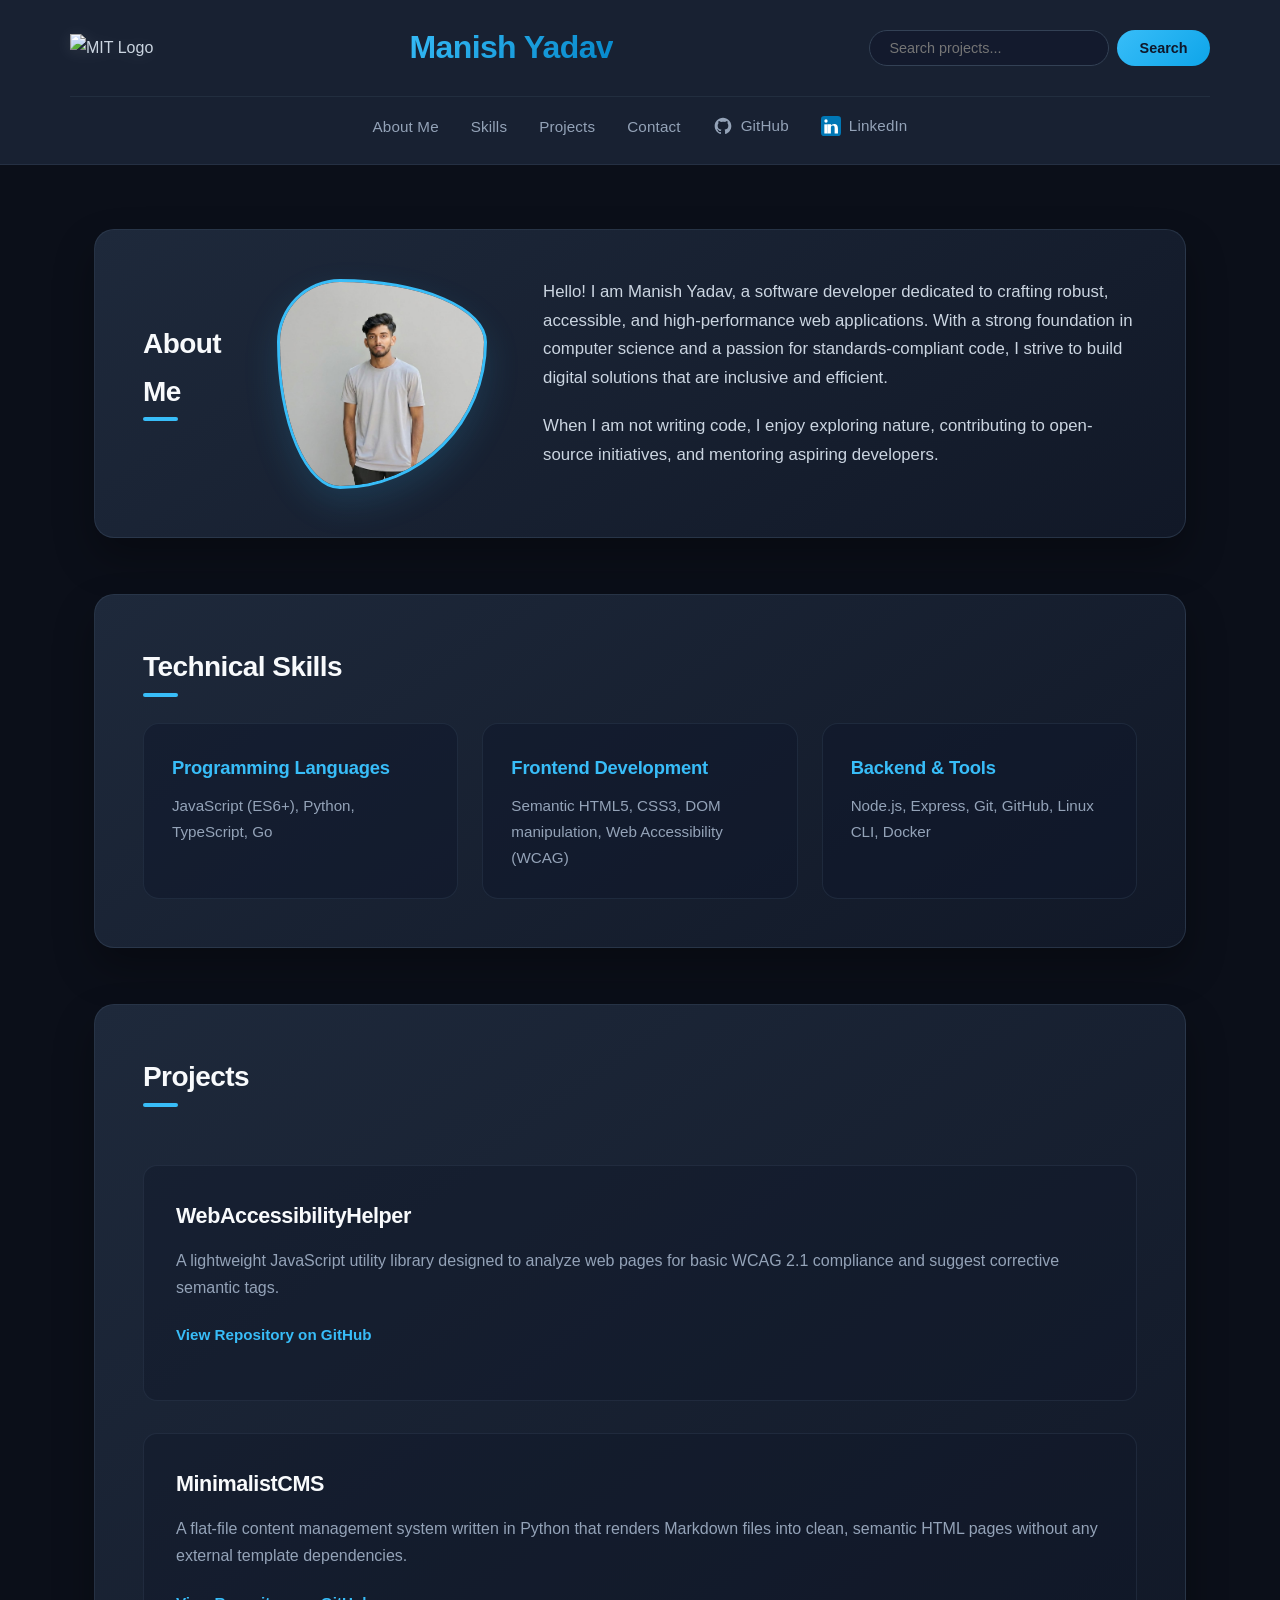
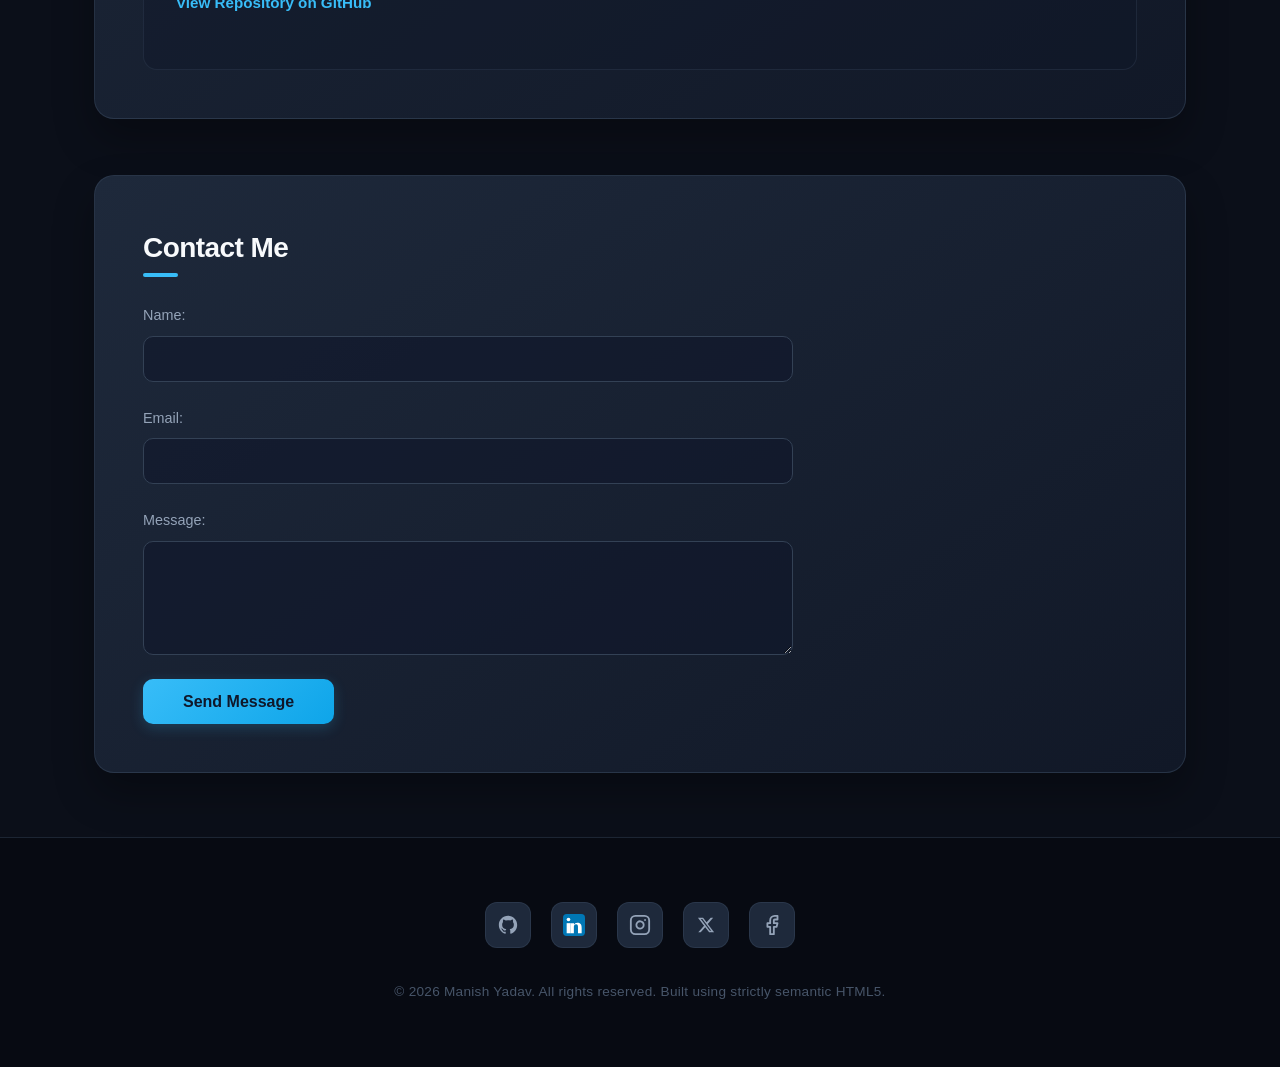
==== css/3index.html @ 1e0420b5 "Initial portfolio commit with CSS" ====
<!DOCTYPE html>
<html lang="en">
<head>
    <meta charset="UTF-8">
    <meta name="viewport" content="width=device-width, initial-scale=1.0">
    <title>Manish Yadav | Personal Portfolio</title>
    <link rel="stylesheet" href="style.css">
    <meta name="description" content="Personal portfolio of Manish Yadav, a passionate Software Engineer specializing in building clean, semantic, and accessible web experiences.">
</head>
<body>
    <header>
        <div class="header-top">
            <div class="logo">
                <!-- Displays the official MIT Logo -->
                <img src="https://upload.wikimedia.org/wikipedia/commons/0/0c/MIT_logo.svg" alt="MIT Logo" height="40">
            </div>
            <h1>Manish Yadav</h1>
            <div class="search-container">
                <form action="#" method="GET">
                    <input type="search" placeholder="Search projects..." name="search" aria-label="Search site">
                    <button type="submit">Search</button>
                </form>
            </div>
        </div>
        <nav>
            <ul>
                <li><a href="#about">About Me</a></li>
                <li><a href="#skills">Skills</a></li>
                <li><a href="#projects">Projects</a></li>
                <li><a href="#contact">Contact</a></li>
                <!-- GitHub Navbar Item -->
                <li>
                    <a href="https://github.com/manish7-10/myportfolio" target="_blank" rel="noopener noreferrer" style="display: inline-flex; align-items: center; gap: 8px;">
                        <svg width="20" height="20" viewBox="0 0 24 24" fill="currentColor">
                            <path fill-rule="evenodd" clip-rule="evenodd" d="M12 2C6.477 2 2 6.477 2 12c0 4.42 2.865 8.166 6.839 9.489.5.092.682-.217.682-.482 0-.237-.008-.866-.013-1.7-2.782.604-3.369-1.34-3.369-1.34-.454-1.156-1.11-1.464-1.11-1.464-.908-.62.069-.608.069-.608 1.003.07 1.531 1.03 1.531 1.03.892 1.529 2.341 1.087 2.91.831.092-.646.35-1.086.636-1.336-2.22-.253-4.555-1.11-4.555-4.943 0-1.091.39-1.984 1.029-2.683-.103-.253-.446-1.27.098-2.647 0 0 .84-.269 2.75 1.025A9.564 9.564 0 0112 6.844c.85.004 1.705.115 2.504.337 1.909-1.294 2.747-1.025 2.747-1.025.546 1.377.203 2.394.1 2.647.64.699 1.028 1.592 1.028 2.683 0 3.842-2.339 4.687-4.566 4.935.359.309.678.919.678 1.852 0 1.336-.012 2.415-.012 2.743 0 .267.18.579.688.481C19.137 20.162 22 16.418 22 12c0-5.523-4.477-10-10-10z"/>
                        </svg>
                        GitHub
                    </a>
                </li>
                <!-- LinkedIn Navbar Item -->
                <li>
                    <a href="https://www.linkedin.com/in/manish9898/" target="_blank" rel="noopener noreferrer" style="display: inline-flex; align-items: center; gap: 8px;">
                        <svg width="20" height="20" viewBox="0 0 24 24">
                            <rect x="0" y="0" width="24" height="24" rx="4" fill="#0077B5"/>
                            <circle cx="6" cy="6" r="2" fill="#FFFFFF"/>
                            <rect x="4" y="10" width="4" height="11" fill="#FFFFFF"/>
                            <path d="M12 10v1.5h.05c.6-.9 1.7-2 3.7-2 3.9 0 4.6 2.6 4.6 5.9V21h-4v-6.3c0-1.5-.05-3.4-2.1-3.4-2.1 0-2.4 1.6-2.4 3.3V21H8V10h4z" fill="#FFFFFF"/>
                        </svg>
                        LinkedIn
                    </a>
                </li>
            </ul>
        </nav>
    </header>

    <main>
        <section id="about">
            <h2>About Me</h2>
            <img src="images/profile.jpeg" alt="Professional portrait of Manish Yadav, a software developer, smiling in front of a neutral background" width="200" height="200">
            <div class="about-text">
                <p>
                    Hello! I am Manish Yadav, a software developer dedicated to crafting robust, accessible, and high-performance web applications. With a strong foundation in computer science and a passion for standards-compliant code, I strive to build digital solutions that are inclusive and efficient.
                </p>
                <p>
                    When I am not writing code, I enjoy exploring nature, contributing to open-source initiatives, and mentoring aspiring developers.
                </p>
            </div>
        </section>

        <section id="skills">
            <h2>Technical Skills</h2>
            <dl>
                <div>
                    <dt>Programming Languages</dt>
                    <dd>JavaScript (ES6+), Python, TypeScript, Go</dd>
                </div>
                <div>
                    <dt>Frontend Development</dt>
                    <dd>Semantic HTML5, CSS3, DOM manipulation, Web Accessibility (WCAG)</dd>
                </div>
                <div>
                    <dt>Backend &amp; Tools</dt>
                    <dd>Node.js, Express, Git, GitHub, Linux CLI, Docker</dd>
                </div>
            </dl>
        </section>

        <section id="projects">
            <h2>Projects</h2>
            <article>
                <h3>WebAccessibilityHelper</h3>
                <p>
                    A lightweight JavaScript utility library designed to analyze web pages for basic WCAG 2.1 compliance and suggest corrective semantic tags.
                </p>
                <p>
                    <a href="https://github.com/manish7-10/myportfolio" target="_blank" rel="noopener noreferrer" class="project-link">View Repository on GitHub</a>
                </p>
            </article>
            <article>
                <h3>MinimalistCMS</h3>
                <p>
                    A flat-file content management system written in Python that renders Markdown files into clean, semantic HTML pages without any external template dependencies.
                </p>
                <p>
                    <a href="https://github.com/manish7-10/myportfolio" target="_blank" rel="noopener noreferrer" class="project-link">View Repository on GitHub</a>
                </p>
            </article>
        </section>

        <section id="contact">
            <h2>Contact Me</h2>
            <form action="https://httpbin.org/post" method="POST">
                <div>
                    <label for="contact-name">Name:</label>
                    <input type="text" id="contact-name" name="name" required>
                </div>
                <div>
                    <label for="contact-email">Email:</label>
                    <input type="email" id="contact-email" name="email" required>
                </div>
                <div>
                    <label for="contact-message">Message:</label>
                    <textarea id="contact-message" name="message" rows="5" cols="40" required></textarea>
                </div>
                <div>
                    <button type="submit">Send Message</button>
                </div>
            </form>
        </section>
    </main>

    <footer>
        <div class="footer-socials">
            <!-- GitHub Footer Icon Block -->
            <a href="https://github.com/manish7-10/myportfolio" target="_blank" rel="noopener noreferrer" class="social-icon" aria-label="GitHub">
                <svg width="22" height="22" viewBox="0 0 24 24" fill="currentColor">
                    <path fill-rule="evenodd" clip-rule="evenodd" d="M12 2C6.477 2 2 6.477 2 12c0 4.42 2.865 8.166 6.839 9.489.5.092.682-.217.682-.482 0-.237-.008-.866-.013-1.7-2.782.604-3.369-1.34-3.369-1.34-.454-1.156-1.11-1.464-1.11-1.464-.908-.62.069-.608.069-.608 1.003.07 1.531 1.03 1.531 1.03.892 1.529 2.341 1.087 2.91.831.092-.646.35-1.086.636-1.336-2.22-.253-4.555-1.11-4.555-4.943 0-1.091.39-1.984 1.029-2.683-.103-.253-.446-1.27.098-2.647 0 0 .84-.269 2.75 1.025A9.564 9.564 0 0112 6.844c.85.004 1.705.115 2.504.337 1.909-1.294 2.747-1.025 2.747-1.025.546 1.377.203 2.394.1 2.647.64.699 1.028 1.592 1.028 2.683 0 3.842-2.339 4.687-4.566 4.935.359.309.678.919.678 1.852 0 1.336-.012 2.415-.012 2.743 0 .267.18.579.688.481C19.137 20.162 22 16.418 22 12c0-5.523-4.477-10-10-10z"/>
                </svg>
            </a>
            <!-- LinkedIn Footer Icon Block -->
            <a href="https://www.linkedin.com/in/manish9898/" target="_blank" rel="noopener noreferrer" class="social-icon" aria-label="LinkedIn">
                <svg width="22" height="22" viewBox="0 0 24 24">
                    <rect x="0" y="0" width="24" height="24" rx="4" fill="#0077B5"/>
                    <circle cx="6" cy="6" r="2" fill="#FFFFFF"/>
                    <rect x="4" y="10" width="4" height="11" fill="#FFFFFF"/>
                    <path d="M12 10v1.5h.05c.6-.9 1.7-2 3.7-2 3.9 0 4.6 2.6 4.6 5.9V21h-4v-6.3c0-1.5-.05-3.4-2.1-3.4-2.1 0-2.4 1.6-2.4 3.3V21H8V10h4z" fill="#FFFFFF"/>
                </svg>
            </a>
            <!-- Instagram -->
            <a href="https://instagram.com/" target="_blank" rel="noopener noreferrer" class="social-icon" aria-label="Instagram">
                <svg width="22" height="22" viewBox="0 0 24 24" fill="none" stroke="currentColor" stroke-width="2" stroke-linecap="round" stroke-linejoin="round"><rect x="2" y="2" width="20" height="20" rx="5" ry="5"></rect><path d="M16 11.37A4 4 0 1 1 12.63 8 4 4 0 0 1 16 11.37z"></path><line x1="17.5" y1="6.5" x2="17.51" y2="6.5"></line></svg>
            </a>
            <!-- X/Twitter -->
            <a href="https://x.com/" target="_blank" rel="noopener noreferrer" class="social-icon" aria-label="X (Twitter)">
                <svg width="18" height="18" viewBox="0 0 24 24" fill="currentColor"><path d="M18.244 2.25h3.308l-7.227 8.26 8.502 11.24H16.17l-5.214-6.817L4.99 21.75H1.68l7.73-8.835L1.254 2.25H8.08l4.713 6.231zm-1.161 17.52h1.833L7.084 4.126H5.117z"/></svg>
            </a>
            <!-- Facebook -->
            <a href="https://facebook.com/" target="_blank" rel="noopener noreferrer" class="social-icon" aria-label="Facebook">
                <svg width="22" height="22" viewBox="0 0 24 24" fill="none" stroke="currentColor" stroke-width="2" stroke-linecap="round" stroke-linejoin="round"><path d="M18 2h-3a5 5 0 0 0-5 5v3H7v4h3v8h4v-8h3l1-4h-4V7a1 1 0 0 1 1-1h3z"></path></svg>
            </a>
        </div>

        <p>&copy; 2026 Manish Yadav. All rights reserved. Built using strictly semantic HTML5.</p>
    </footer>
</body>
</html>
---- css/style.css ----
/* --- Global & Base Styles --- */
* {
    box-sizing: border-box;
    margin: 0;
    padding: 0;
    transition: all 0.25s cubic-bezier(0.4, 0, 0.2, 1);
}

body {
    background-color: #0b0f19; /* Deeper midnight background for richer contrast */
    font-family: "Segoe UI", -apple-system, BlinkMacSystemFont, Roboto, sans-serif;
    color: #cbd5e1;
    line-height: 1.7;
    overflow-x: hidden;
}

main {
    max-width: 1140px;
    margin: 4rem auto;
    padding: 0 1.5rem;
}

/* --- Typography & Branding --- */
h1, h2, h3 {
    font-family: "Segoe UI", -apple-system, sans-serif;
    font-weight: 700;
    color: #f8fafc;
    letter-spacing: -0.02em;
}

h1 {
    font-size: 2rem;
    background: linear-gradient(135deg, #38bdf8 0%, #0284c7 100%);
    -webkit-background-clip: text;
    -webkit-text-fill-color: transparent;
    padding-bottom: 0.1rem;
}

h2 {
    font-size: 1.75rem;
    margin-bottom: 2rem;
    display: inline-block;
    position: relative;
}

/* Graphic Design Element: Clean accent dot under headers */
h2::after {
    content: '';
    position: absolute;
    left: 0;
    bottom: -6px;
    width: 35px;
    height: 4px;
    background: #38bdf8;
    border-radius: 2px;
}

/* --- Header & Navigation --- */
header {
    background-color: rgba(30, 41, 59, 0.75);
    backdrop-filter: blur(12px);
    -webkit-backdrop-filter: blur(12px);
    border-bottom: 1px solid rgba(51, 65, 85, 0.5);
    padding: 1.25rem 2rem;
    position: sticky;
    top: 0;
    z-index: 100;
}

.header-top {
    display: flex;
    justify-content: space-between;
    align-items: center;
    width: 100%;
    max-width: 1140px;
    margin: 0 auto;
}

.logo img {
    height: 36px;
    width: auto;
    filter: drop-shadow(0 2px 8px rgba(255, 255, 255, 0.1));
}

header form {
    display: flex;
    gap: 0.5rem;
}

header input {
    width: 240px;
    padding: 0.55rem 1.2rem;
    border-radius: 20px;
    border: 1px solid #334155;
    background: rgba(15, 23, 42, 0.6);
    color: #fff;
    font-size: 0.9rem;
}

header input:focus {
    outline: none;
    border-color: #38bdf8;
    box-shadow: 0 0 0 3px rgba(56, 189, 248, 0.15);
}

header button {
    padding: 0.55rem 1.4rem;
    border-radius: 20px;
    border: none;
    background: linear-gradient(135deg, #38bdf8 0%, #0ea5e9 100%);
    color: #0f172a;
    font-weight: 600;
    font-size: 0.9rem;
    cursor: pointer;
}

header button:hover {
    box-shadow: 0 4px 12px rgba(56, 189, 248, 0.3);
    transform: translateY(-1px);
}

nav {
    margin-top: 1.25rem;
    border-top: 1px solid rgba(51, 65, 85, 0.4);
    padding-top: 1rem;
    max-width: 1140px;
    margin-left: auto;
    margin-right: auto;
}

nav ul {
    list-style: none;
    display: flex;
    gap: 32px;
    justify-content: center;
}

nav a {
    color: #94a3b8;
    text-decoration: none;
    font-size: 0.95rem;
    font-weight: 500;
    letter-spacing: 0.01em;
}

nav a:hover {
    color: #38bdf8;
}

/* --- Section Containers (Premium Cards) --- */
section {
    background: linear-gradient(145deg, #1e293b 0%, #111827 100%);
    padding: 3rem;
    border-radius: 20px;
    margin-bottom: 3.5rem;
    border: 1px solid rgba(51, 65, 85, 0.6);
    box-shadow: 0 20px 40px rgba(0, 0, 0, 0.3);
    position: relative;
    overflow: hidden;
}

/* Subtle graphic ambient glow element inside cards */
section::before {
    content: '';
    position: absolute;
    top: 0;
    left: 0;
    width: 100%;
    height: 4px;
    background: linear-gradient(90deg, #38bdf8, transparent);
    opacity: 0;
    transition: opacity 0.3s ease;
}

section:hover::before {
    opacity: 1;
}

/* About Section Layout */
#about {
    display: flex;
    justify-content: space-between;
    align-items: center;
    gap: 3.5rem;
}

.about-text p {
    margin-bottom: 1.25rem;
    font-size: 1.05rem;
    color: #cbd5e1;
}

#about img {
    width: 210px;
    height: 210px;
    object-fit: cover;
    border-radius: 30% 70% 70% 30% / 30% 30% 70% 70%; /* Organic graphic shape shifting */
    border: 3px solid #38bdf8;
    box-shadow: 0 15px 35px rgba(56, 189, 248, 0.15);
    animation: morphProfile 8s ease-in-out infinite alternate;
}

@keyframes morphProfile {
    0% { border-radius: 30% 70% 70% 30% / 30% 30% 70% 70%; }
    100% { border-radius: 50% 50% 30% 70% / 50% 60% 40% 50%; }
}

/* Technical Skills Layout */
dl {
    display: grid;
    grid-template-columns: repeat(auto-fit, minmax(300px, 1fr));
    gap: 1.5rem;
}

dl > div {
    background: rgba(15, 23, 42, 0.5);
    padding: 1.75rem;
    border-radius: 16px;
    border: 1px solid rgba(51, 65, 85, 0.4);
}

dl > div:hover {
    transform: translateY(-4px);
    border-color: rgba(56, 189, 248, 0.5);
    box-shadow: 0 12px 24px rgba(0, 0, 0, 0.2);
}

dt {
    color: #38bdf8;
    font-weight: 600;
    font-size: 1.15rem;
    margin-bottom: 0.6rem;
    letter-spacing: -0.01em;
}

dd {
    color: #94a3b8;
    font-size: 0.95rem;
}

/* --- Projects Section Layout --- */
#projects {
    display: flex;
    flex-direction: column;
    gap: 2rem;
}

#projects article {
    background: rgba(15, 23, 42, 0.4);
    padding: 2rem;
    border-radius: 14px;
    border: 1px solid rgba(51, 65, 85, 0.4);
}

#projects article h3 {
    font-size: 1.35rem;
    margin-bottom: 0.75rem;
    color: #f8fafc;
}

#projects article p {
    color: #94a3b8;
    margin-bottom: 1.25rem;
}

.project-link {
    color: #38bdf8;
    text-decoration: none;
    font-size: 0.95rem;
    font-weight: 600;
    display: inline-flex;
    align-items: center;
}

.project-link:hover {
    color: #0ea5e9;
    text-decoration: underline;
}

/* --- Forms (Contact Layout) --- */
#contact form {
    display: flex;
    flex-direction: column;
    gap: 1.5rem;
    max-width: 650px;
}

#contact form div {
    display: flex;
    flex-direction: column;
    gap: 0.5rem;
}

#contact label {
    font-weight: 500;
    color: #94a3b8;
    font-size: 0.9rem;
}

#contact input, 
#contact textarea {
    padding: 0.85rem 1.2rem;
    border-radius: 10px;
    border: 1px solid #334155;
    background: rgba(15, 23, 42, 0.6);
    color: #fff;
    font-family: inherit;
    font-size: 0.95rem;
}

#contact input:focus, 
#contact textarea:focus {
    outline: none;
    border-color: #38bdf8;
    box-shadow: 0 0 0 3px rgba(56, 189, 248, 0.1);
}

#contact button {
    align-self: flex-start;
    padding: 0.85rem 2.5rem;
    border-radius: 10px;
    border: none;
    background: linear-gradient(135deg, #38bdf8 0%, #0ea5e9 100%);
    color: #0f172a;
    font-weight: 600;
    font-size: 1rem;
    cursor: pointer;
    box-shadow: 0 4px 14px rgba(56, 189, 248, 0.2);
}

#contact button:hover {
    background: linear-gradient(135deg, #0ea5e9 0%, #0284c7 100%);
    box-shadow: 0 6px 20px rgba(56, 189, 248, 0.35);
    transform: translateY(-2px);
}

/* --- Footer & Enhanced Social Branding --- */
footer {
    background: #070a12;
    border-top: 1px solid rgba(51, 65, 85, 0.5);
    padding: 4rem 1.5rem;
    text-align: center;
}

.footer-socials {
    display: flex;
    justify-content: center;
    gap: 20px;
    margin-bottom: 2rem;
}

.social-icon {
    color: #94a3b8;
    text-decoration: none;
    display: inline-flex;
    align-items: center;
    justify-content: center;
    width: 46px;
    height: 46px;
    border-radius: 12px; /* Smooth rounded squircle layout modern graphics look */
    background: #1e293b;
    border: 1px solid rgba(51, 65, 85, 0.6);
}

.social-icon:hover {
    color: #f8fafc;
    border-color: #38bdf8;
    transform: translateY(-4px);
    box-shadow: 0 8px 20px rgba(56, 189, 248, 0.25);
}

/* Custom specific brand accents on icon hovering */
.social-icon[aria-label="LinkedIn"]:hover { background: #0077B5; border-color: #0077B5; }
.social-icon[aria-label="GitHub"]:hover { background: #24292e; border-color: #24292e; }
.social-icon[aria-label="Instagram"]:hover { background: linear-gradient(45deg, #f09433 0%, #e6683c 25%, #dc2743 50%, #cc2366 75%, #bc1888 100%); border-color: transparent; }

footer p {
    color: #475569;
    font-size: 0.85rem;
    letter-spacing: 0.02em;
}

/* Responsive adjustment for Mobile screens */
@media (max-width: 768px) {
    main {
        margin: 2rem auto;
    }
    section {
        padding: 2rem 1.5rem;
    }
    #about {
        flex-direction: column-reverse;
        text-align: center;
        gap: 2rem;
    }
    .header-top {
        flex-direction: column;
        gap: 1.25rem;
    }
    header input {
        width: 100%;
    }
    nav ul {
        flex-wrap: wrap;
        gap: 16px 24px;
    }
}
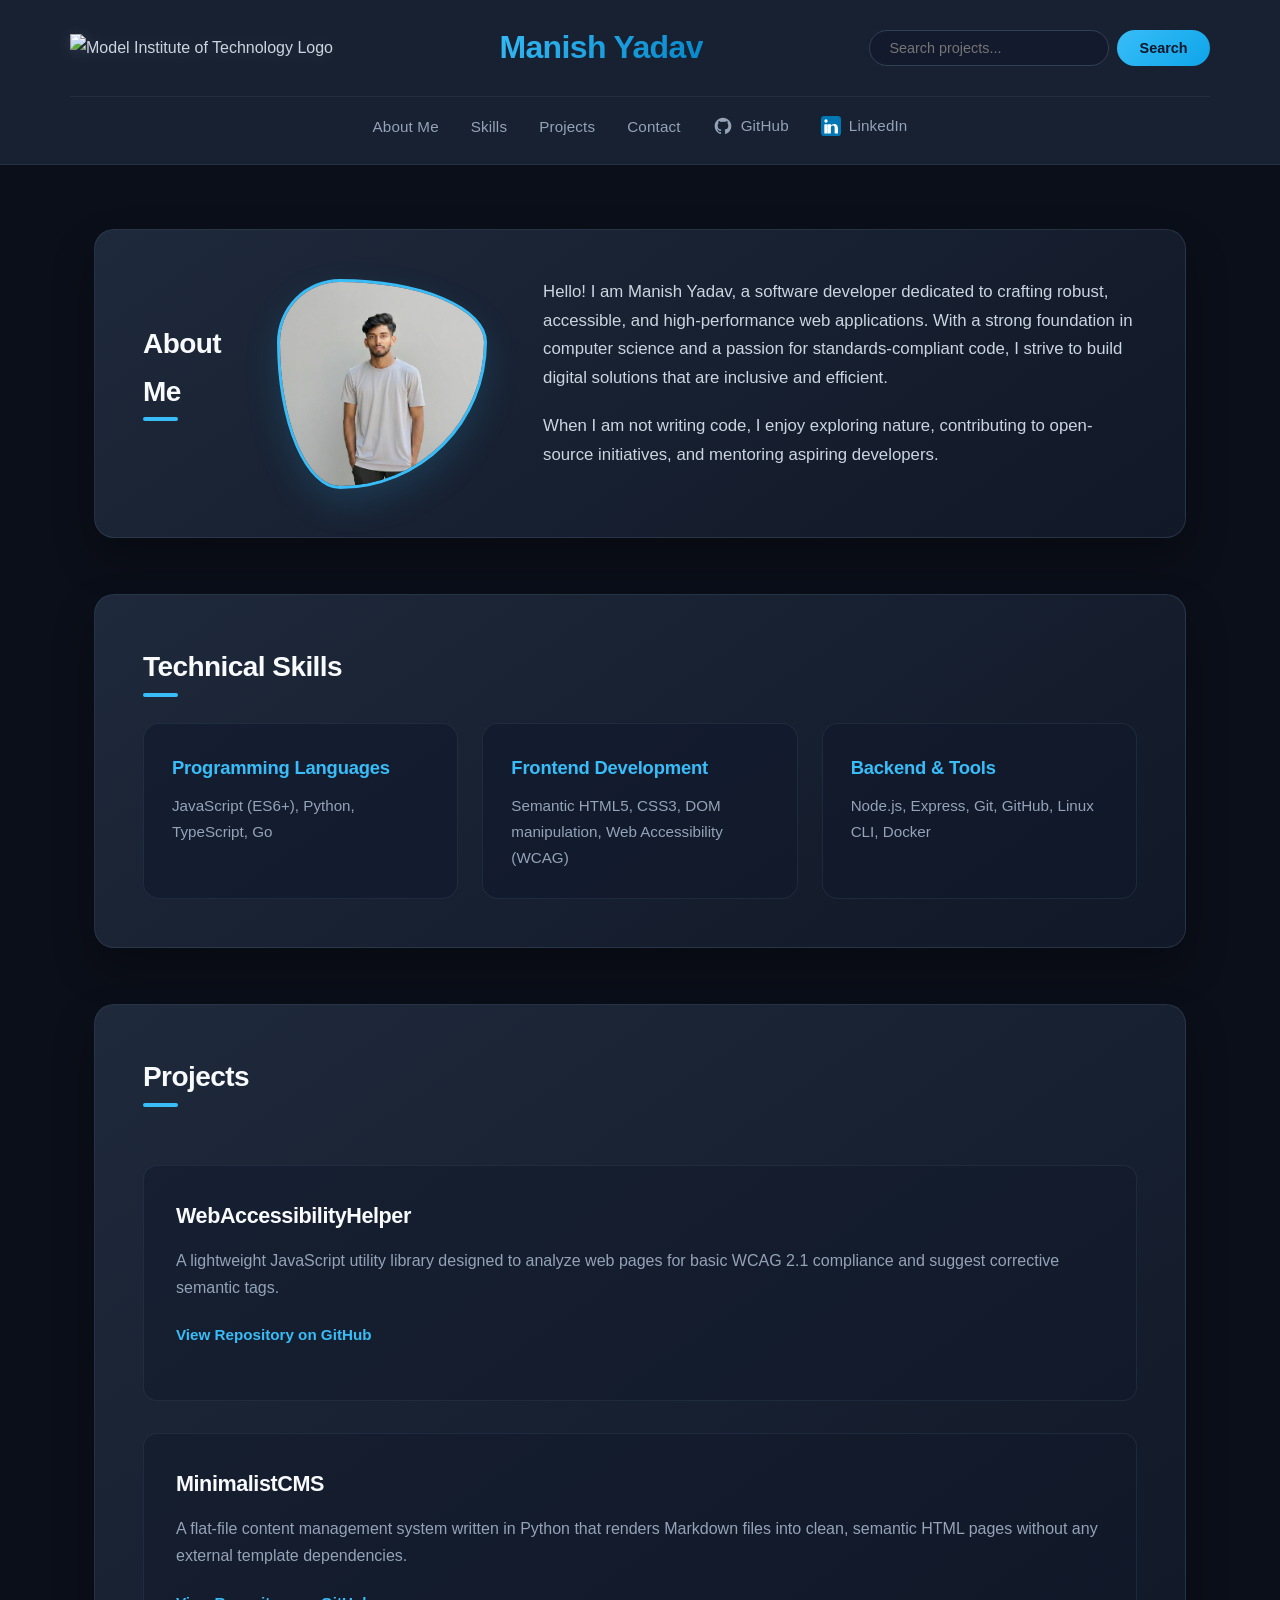
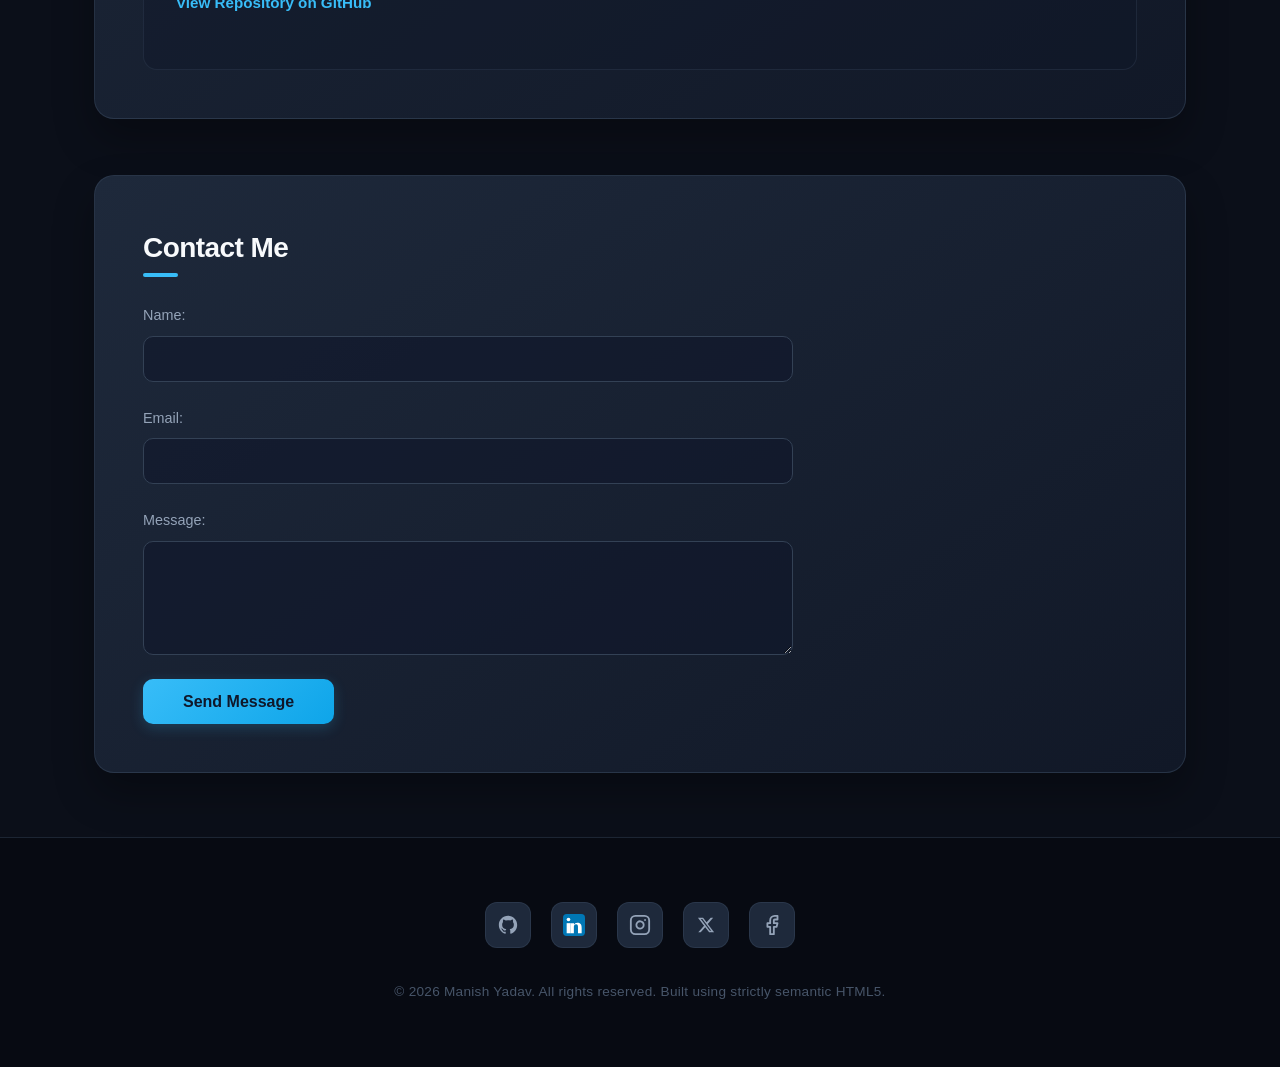
==== commit 422e0793: "Fix broken submodule tracking issue" ====
--- a/css/3index.html
+++ b/css/3index.html
@@ -11,8 +11,8 @@
     <header>
         <div class="header-top">
             <div class="logo">
-                <!-- Displays the official MIT Logo -->
-                <img src="https://upload.wikimedia.org/wikipedia/commons/0/0c/MIT_logo.svg" alt="MIT Logo" height="40">
+                <!-- Displays the official Model Institute of Technology Logo -->
+                <img src="images/OIP (1).jpg" alt="Model Institute of Technology Logo" height="50">
             </div>
             <h1>Manish Yadav</h1>
             <div class="search-container">
@@ -146,17 +146,25 @@
                     <path d="M12 10v1.5h.05c.6-.9 1.7-2 3.7-2 3.9 0 4.6 2.6 4.6 5.9V21h-4v-6.3c0-1.5-.05-3.4-2.1-3.4-2.1 0-2.4 1.6-2.4 3.3V21H8V10h4z" fill="#FFFFFF"/>
                 </svg>
             </a>
-            <!-- Instagram -->
-            <a href="https://instagram.com/" target="_blank" rel="noopener noreferrer" class="social-icon" aria-label="Instagram">
-                <svg width="22" height="22" viewBox="0 0 24 24" fill="none" stroke="currentColor" stroke-width="2" stroke-linecap="round" stroke-linejoin="round"><rect x="2" y="2" width="20" height="20" rx="5" ry="5"></rect><path d="M16 11.37A4 4 0 1 1 12.63 8 4 4 0 0 1 16 11.37z"></path><line x1="17.5" y1="6.5" x2="17.51" y2="6.5"></line></svg>
+            <!-- Instagram Footer Icon Block -->
+            <a href="https://www.instagram.com/mr.mahi972?igsh=YXN3ZGR5MHlkZHk4" target="_blank" rel="noopener noreferrer" class="social-icon" aria-label="Instagram">
+                <svg width="22" height="22" viewBox="0 0 24 24" fill="none" stroke="currentColor" stroke-width="2" stroke-linecap="round" stroke-linejoin="round">
+                    <rect x="2" y="2" width="20" height="20" rx="5" ry="5"></rect>
+                    <path d="M16 11.37A4 4 0 1 1 12.63 8 4 4 0 0 1 16 11.37z"></path>
+                    <line x1="17.5" y1="6.5" x2="17.51" y2="6.5"></line>
+                </svg>
             </a>
-            <!-- X/Twitter -->
+            <!-- X/Twitter Footer Icon Block -->
             <a href="https://x.com/" target="_blank" rel="noopener noreferrer" class="social-icon" aria-label="X (Twitter)">
-                <svg width="18" height="18" viewBox="0 0 24 24" fill="currentColor"><path d="M18.244 2.25h3.308l-7.227 8.26 8.502 11.24H16.17l-5.214-6.817L4.99 21.75H1.68l7.73-8.835L1.254 2.25H8.08l4.713 6.231zm-1.161 17.52h1.833L7.084 4.126H5.117z"/></svg>
+                <svg width="18" height="18" viewBox="0 0 24 24" fill="currentColor">
+                    <path d="M18.244 2.25h3.308l-7.227 8.26 8.502 11.24H16.17l-5.214-6.817L4.99 21.75H1.68l7.73-8.835L1.254 2.25H8.08l4.713 6.231zm-1.161 17.52h1.833L7.084 4.126H5.117z"/>
+                </svg>
             </a>
-            <!-- Facebook -->
-            <a href="https://facebook.com/" target="_blank" rel="noopener noreferrer" class="social-icon" aria-label="Facebook">
-                <svg width="22" height="22" viewBox="0 0 24 24" fill="none" stroke="currentColor" stroke-width="2" stroke-linecap="round" stroke-linejoin="round"><path d="M18 2h-3a5 5 0 0 0-5 5v3H7v4h3v8h4v-8h3l1-4h-4V7a1 1 0 0 1 1-1h3z"></path></svg>
+            <!-- Facebook Footer Icon Block -->
+            <a href="https://www.facebook.com/share/1DXJdcs4Zk/?mibextid=wwXIfr" target="_blank" rel="noopener noreferrer" class="social-icon" aria-label="Facebook">
+                <svg width="22" height="22" viewBox="0 0 24 24" fill="none" stroke="currentColor" stroke-width="2" stroke-linecap="round" stroke-linejoin="round">
+                    <path d="M18 2h-3a5 5 0 0 0-5 5v3H7v4h3v8h4v-8h3l1-4h-4V7a1 1 0 0 1 1-1h3z"></path>
+                </svg>
             </a>
         </div>
 
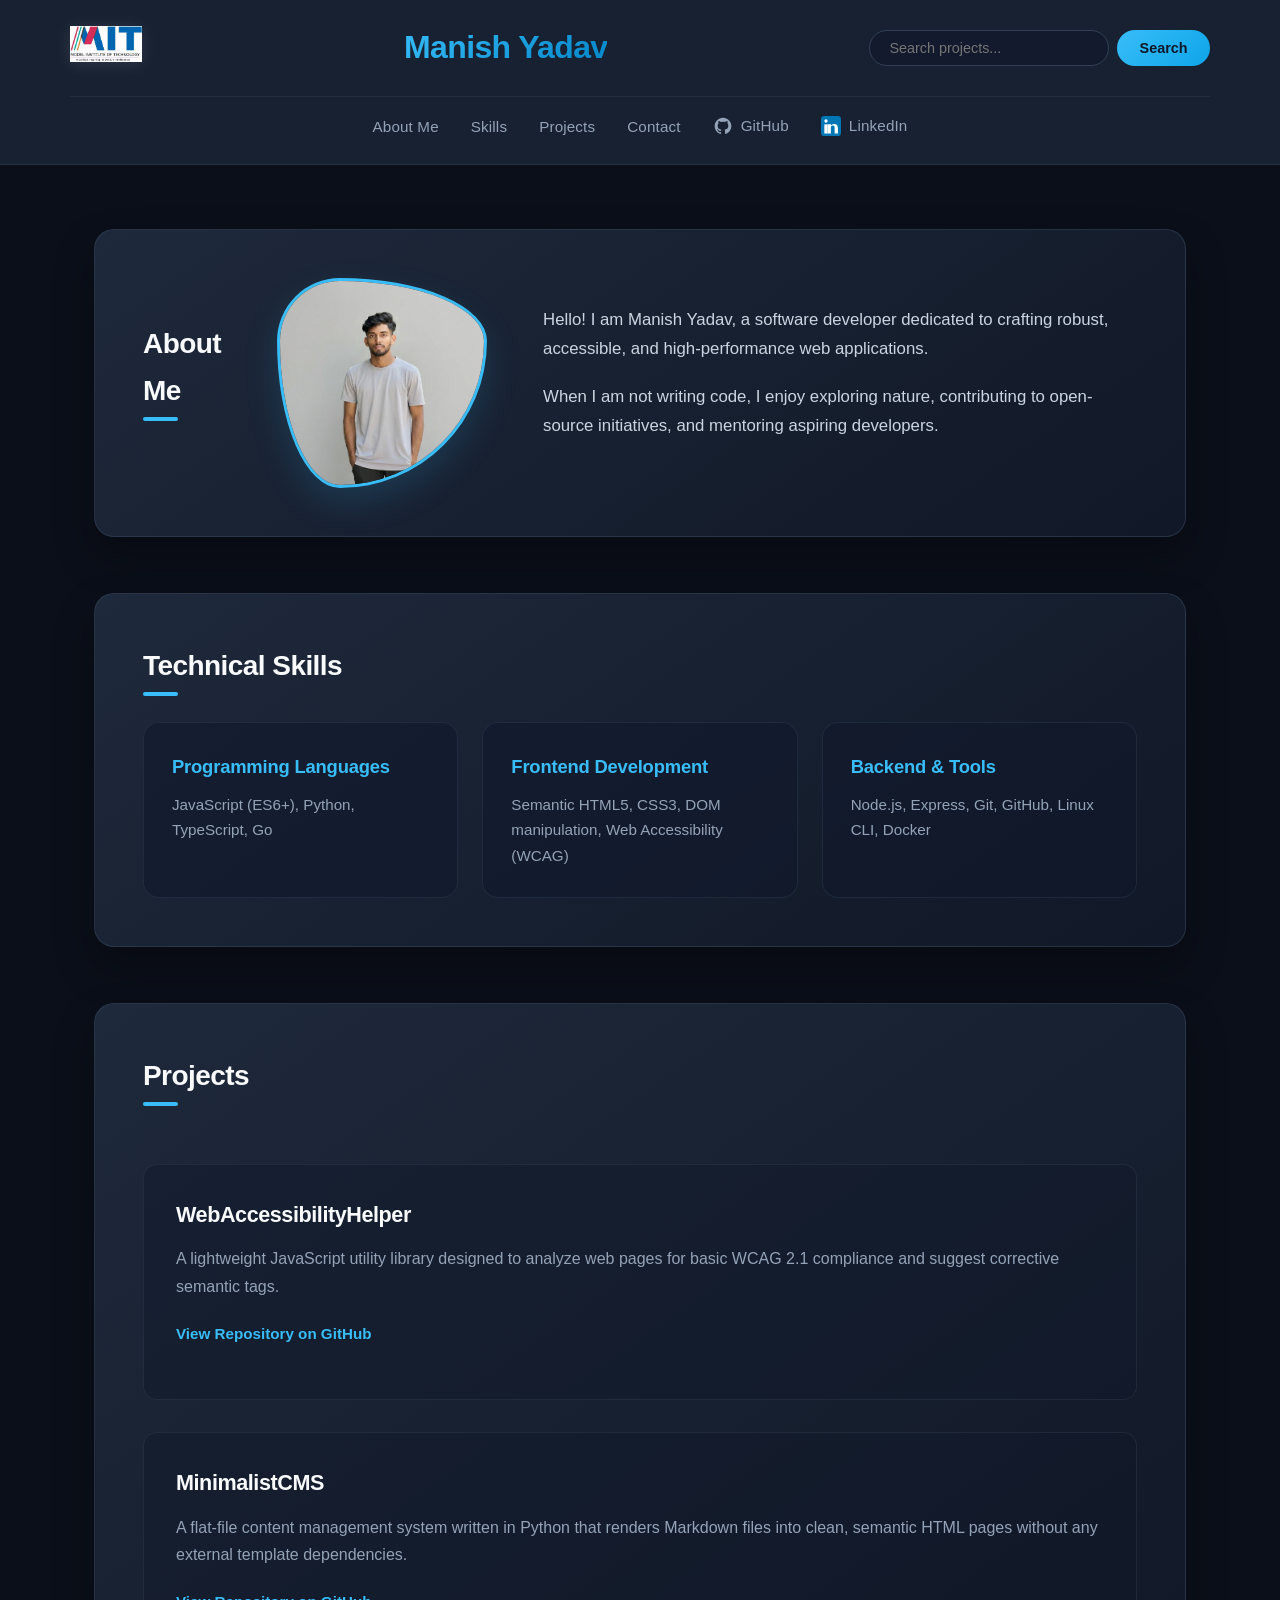
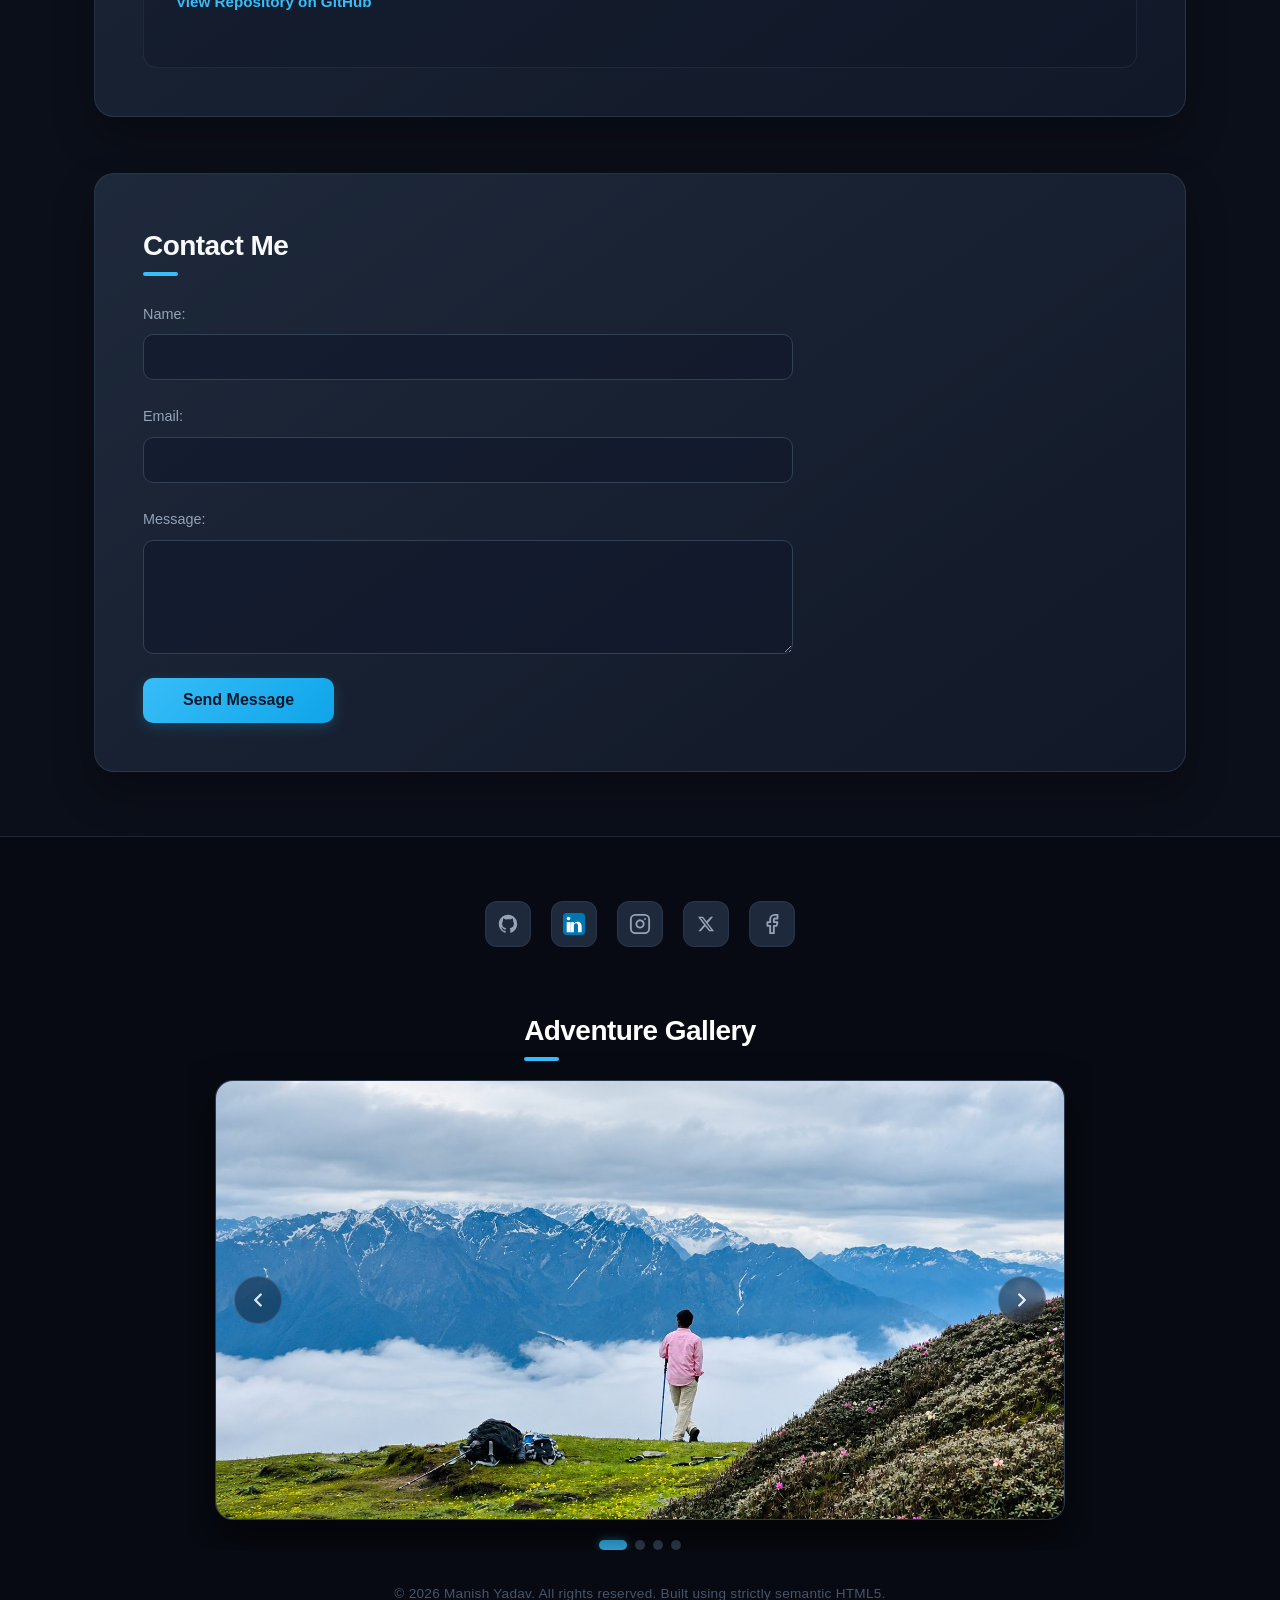
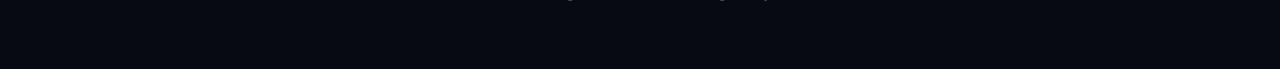
==== commit c3553219: "initial commit" ====
--- a/css/3index.html
+++ b/css/3index.html
@@ -11,7 +11,6 @@
     <header>
         <div class="header-top">
             <div class="logo">
-                <!-- Displays the official Model Institute of Technology Logo -->
                 <img src="images/OIP (1).jpg" alt="Model Institute of Technology Logo" height="50">
             </div>
             <h1>Manish Yadav</h1>
@@ -28,7 +27,6 @@
                 <li><a href="#skills">Skills</a></li>
                 <li><a href="#projects">Projects</a></li>
                 <li><a href="#contact">Contact</a></li>
-                <!-- GitHub Navbar Item -->
                 <li>
                     <a href="https://github.com/manish7-10/myportfolio" target="_blank" rel="noopener noreferrer" style="display: inline-flex; align-items: center; gap: 8px;">
                         <svg width="20" height="20" viewBox="0 0 24 24" fill="currentColor">
@@ -37,7 +35,6 @@
                         GitHub
                     </a>
                 </li>
-                <!-- LinkedIn Navbar Item -->
                 <li>
                     <a href="https://www.linkedin.com/in/manish9898/" target="_blank" rel="noopener noreferrer" style="display: inline-flex; align-items: center; gap: 8px;">
                         <svg width="20" height="20" viewBox="0 0 24 24">
@@ -56,14 +53,10 @@
     <main>
         <section id="about">
             <h2>About Me</h2>
-            <img src="images/profile.jpeg" alt="Professional portrait of Manish Yadav, a software developer, smiling in front of a neutral background" width="200" height="200">
+            <img src="images/profile.jpeg" alt="Professional portrait of Manish Yadav" width="200" height="200">
             <div class="about-text">
-                <p>
-                    Hello! I am Manish Yadav, a software developer dedicated to crafting robust, accessible, and high-performance web applications. With a strong foundation in computer science and a passion for standards-compliant code, I strive to build digital solutions that are inclusive and efficient.
-                </p>
-                <p>
-                    When I am not writing code, I enjoy exploring nature, contributing to open-source initiatives, and mentoring aspiring developers.
-                </p>
+                <p>Hello! I am Manish Yadav, a software developer dedicated to crafting robust, accessible, and high-performance web applications.</p>
+                <p>When I am not writing code, I enjoy exploring nature, contributing to open-source initiatives, and mentoring aspiring developers.</p>
             </div>
         </section>
 
@@ -89,21 +82,13 @@
             <h2>Projects</h2>
             <article>
                 <h3>WebAccessibilityHelper</h3>
-                <p>
-                    A lightweight JavaScript utility library designed to analyze web pages for basic WCAG 2.1 compliance and suggest corrective semantic tags.
-                </p>
-                <p>
-                    <a href="https://github.com/manish7-10/myportfolio" target="_blank" rel="noopener noreferrer" class="project-link">View Repository on GitHub</a>
-                </p>
+                <p>A lightweight JavaScript utility library designed to analyze web pages for basic WCAG 2.1 compliance and suggest corrective semantic tags.</p>
+                <p><a href="https://github.com/manish7-10/myportfolio" target="_blank" rel="noopener noreferrer" class="project-link">View Repository on GitHub</a></p>
             </article>
             <article>
                 <h3>MinimalistCMS</h3>
-                <p>
-                    A flat-file content management system written in Python that renders Markdown files into clean, semantic HTML pages without any external template dependencies.
-                </p>
-                <p>
-                    <a href="https://github.com/manish7-10/myportfolio" target="_blank" rel="noopener noreferrer" class="project-link">View Repository on GitHub</a>
-                </p>
+                <p>A flat-file content management system written in Python that renders Markdown files into clean, semantic HTML pages without any external template dependencies.</p>
+                <p><a href="https://github.com/manish7-10/myportfolio" target="_blank" rel="noopener noreferrer" class="project-link">View Repository on GitHub</a></p>
             </article>
         </section>
 
@@ -131,13 +116,11 @@
 
     <footer>
         <div class="footer-socials">
-            <!-- GitHub Footer Icon Block -->
             <a href="https://github.com/manish7-10/myportfolio" target="_blank" rel="noopener noreferrer" class="social-icon" aria-label="GitHub">
                 <svg width="22" height="22" viewBox="0 0 24 24" fill="currentColor">
                     <path fill-rule="evenodd" clip-rule="evenodd" d="M12 2C6.477 2 2 6.477 2 12c0 4.42 2.865 8.166 6.839 9.489.5.092.682-.217.682-.482 0-.237-.008-.866-.013-1.7-2.782.604-3.369-1.34-3.369-1.34-.454-1.156-1.11-1.464-1.11-1.464-.908-.62.069-.608.069-.608 1.003.07 1.531 1.03 1.531 1.03.892 1.529 2.341 1.087 2.91.831.092-.646.35-1.086.636-1.336-2.22-.253-4.555-1.11-4.555-4.943 0-1.091.39-1.984 1.029-2.683-.103-.253-.446-1.27.098-2.647 0 0 .84-.269 2.75 1.025A9.564 9.564 0 0112 6.844c.85.004 1.705.115 2.504.337 1.909-1.294 2.747-1.025 2.747-1.025.546 1.377.203 2.394.1 2.647.64.699 1.028 1.592 1.028 2.683 0 3.842-2.339 4.687-4.566 4.935.359.309.678.919.678 1.852 0 1.336-.012 2.415-.012 2.743 0 .267.18.579.688.481C19.137 20.162 22 16.418 22 12c0-5.523-4.477-10-10-10z"/>
                 </svg>
             </a>
-            <!-- LinkedIn Footer Icon Block -->
             <a href="https://www.linkedin.com/in/manish9898/" target="_blank" rel="noopener noreferrer" class="social-icon" aria-label="LinkedIn">
                 <svg width="22" height="22" viewBox="0 0 24 24">
                     <rect x="0" y="0" width="24" height="24" rx="4" fill="#0077B5"/>
@@ -146,7 +129,6 @@
                     <path d="M12 10v1.5h.05c.6-.9 1.7-2 3.7-2 3.9 0 4.6 2.6 4.6 5.9V21h-4v-6.3c0-1.5-.05-3.4-2.1-3.4-2.1 0-2.4 1.6-2.4 3.3V21H8V10h4z" fill="#FFFFFF"/>
                 </svg>
             </a>
-            <!-- Instagram Footer Icon Block -->
             <a href="https://www.instagram.com/mr.mahi972?igsh=YXN3ZGR5MHlkZHk4" target="_blank" rel="noopener noreferrer" class="social-icon" aria-label="Instagram">
                 <svg width="22" height="22" viewBox="0 0 24 24" fill="none" stroke="currentColor" stroke-width="2" stroke-linecap="round" stroke-linejoin="round">
                     <rect x="2" y="2" width="20" height="20" rx="5" ry="5"></rect>
@@ -154,13 +136,11 @@
                     <line x1="17.5" y1="6.5" x2="17.51" y2="6.5"></line>
                 </svg>
             </a>
-            <!-- X/Twitter Footer Icon Block -->
             <a href="https://x.com/" target="_blank" rel="noopener noreferrer" class="social-icon" aria-label="X (Twitter)">
                 <svg width="18" height="18" viewBox="0 0 24 24" fill="currentColor">
                     <path d="M18.244 2.25h3.308l-7.227 8.26 8.502 11.24H16.17l-5.214-6.817L4.99 21.75H1.68l7.73-8.835L1.254 2.25H8.08l4.713 6.231zm-1.161 17.52h1.833L7.084 4.126H5.117z"/>
                 </svg>
             </a>
-            <!-- Facebook Footer Icon Block -->
             <a href="https://www.facebook.com/share/1DXJdcs4Zk/?mibextid=wwXIfr" target="_blank" rel="noopener noreferrer" class="social-icon" aria-label="Facebook">
                 <svg width="22" height="22" viewBox="0 0 24 24" fill="none" stroke="currentColor" stroke-width="2" stroke-linecap="round" stroke-linejoin="round">
                     <path d="M18 2h-3a5 5 0 0 0-5 5v3H7v4h3v8h4v-8h3l1-4h-4V7a1 1 0 0 1 1-1h3z"></path>
@@ -168,7 +148,39 @@
             </a>
         </div>
 
+        <section class="footer-gallery">
+            <h2 class="footer-gallery-title">Adventure Gallery</h2>
+            <div class="slider" data-slider>
+                <div class="slider__window">
+                    <div class="slider__track" data-slider-track>
+                        <div class="slider__slide">
+                            <img src="images/mountain1.jpg" alt="Mountain Landscape 1">
+                        </div>
+                        <div class="slider__slide">
+                            <img src="images/mountain2.jpg" alt="Mountain Landscape 2">
+                        </div>
+                        <div class="slider__slide">
+                            <img src="images/mountain3.jpg" alt="Mountain Landscape 3">
+                        </div>
+                        <div class="slider__slide">
+                            <img src="images/mountain4.jpg" alt="Mountain Landscape 4">
+                        </div>
+                    </div>
+                    <button class="slider__arrow slider__arrow--prev" data-slider-prev aria-label="Previous slide">
+                        <svg viewBox="0 0 24 24" width="22" height="22"><path d="M15 18l-6-6 6-6" fill="none" stroke="currentColor" stroke-width="2.5" stroke-linecap="round" stroke-linejoin="round"/></svg>
+                    </button>
+                    <button class="slider__arrow slider__arrow--next" data-slider-next aria-label="Next slide">
+                        <svg viewBox="0 0 24 24" width="22" height="22"><path d="M9 18l6-6-6-6" fill="none" stroke="currentColor" stroke-width="2.5" stroke-linecap="round" stroke-linejoin="round"/></svg>
+                    </button>
+                </div>
+                <!-- Placed slider__dots inside .slider -->
+                <div class="slider__dots" data-slider-dots></div>
+            </div>
+        </section>
+
         <p>&copy; 2026 Manish Yadav. All rights reserved. Built using strictly semantic HTML5.</p>
     </footer>
+
+    <script src="slider.js"></script>
 </body>
 </html>
--- a/css/style.css
+++ b/css/style.css
@@ -7,7 +7,7 @@
 }
 
 body {
-    background-color: #0b0f19; /* Deeper midnight background for richer contrast */
+    background-color: #0b0f19;
     font-family: "Segoe UI", -apple-system, BlinkMacSystemFont, Roboto, sans-serif;
     color: #cbd5e1;
     line-height: 1.7;
@@ -43,7 +43,6 @@
     position: relative;
 }
 
-/* Graphic Design Element: Clean accent dot under headers */
 h2::after {
     content: '';
     position: absolute;
@@ -147,7 +146,7 @@
     color: #38bdf8;
 }
 
-/* --- Section Containers (Premium Cards) --- */
+/* --- Section Containers --- */
 section {
     background: linear-gradient(145deg, #1e293b 0%, #111827 100%);
     padding: 3rem;
@@ -159,7 +158,6 @@
     overflow: hidden;
 }
 
-/* Subtle graphic ambient glow element inside cards */
 section::before {
     content: '';
     position: absolute;
@@ -176,7 +174,7 @@
     opacity: 1;
 }
 
-/* About Section Layout */
+/* About Section */
 #about {
     display: flex;
     justify-content: space-between;
@@ -194,7 +192,7 @@
     width: 210px;
     height: 210px;
     object-fit: cover;
-    border-radius: 30% 70% 70% 30% / 30% 30% 70% 70%; /* Organic graphic shape shifting */
+    border-radius: 30% 70% 70% 30% / 30% 30% 70% 70%;
     border: 3px solid #38bdf8;
     box-shadow: 0 15px 35px rgba(56, 189, 248, 0.15);
     animation: morphProfile 8s ease-in-out infinite alternate;
@@ -205,7 +203,7 @@
     100% { border-radius: 50% 50% 30% 70% / 50% 60% 40% 50%; }
 }
 
-/* Technical Skills Layout */
+/* Technical Skills */
 dl {
     display: grid;
     grid-template-columns: repeat(auto-fit, minmax(300px, 1fr));
@@ -238,7 +236,7 @@
     font-size: 0.95rem;
 }
 
-/* --- Projects Section Layout --- */
+/* --- Projects Section --- */
 #projects {
     display: flex;
     flex-direction: column;
@@ -277,7 +275,7 @@
     text-decoration: underline;
 }
 
-/* --- Forms (Contact Layout) --- */
+/* --- Contact Section --- */
 #contact form {
     display: flex;
     flex-direction: column;
@@ -334,7 +332,7 @@
     transform: translateY(-2px);
 }
 
-/* --- Footer & Enhanced Social Branding --- */
+/* --- Footer & Social Icons --- */
 footer {
     background: #070a12;
     border-top: 1px solid rgba(51, 65, 85, 0.5);
@@ -357,7 +355,7 @@
     justify-content: center;
     width: 46px;
     height: 46px;
-    border-radius: 12px; /* Smooth rounded squircle layout modern graphics look */
+    border-radius: 12px;
     background: #1e293b;
     border: 1px solid rgba(51, 65, 85, 0.6);
 }
@@ -369,7 +367,6 @@
     box-shadow: 0 8px 20px rgba(56, 189, 248, 0.25);
 }
 
-/* Custom specific brand accents on icon hovering */
 .social-icon[aria-label="LinkedIn"]:hover { background: #0077B5; border-color: #0077B5; }
 .social-icon[aria-label="GitHub"]:hover { background: #24292e; border-color: #24292e; }
 .social-icon[aria-label="Instagram"]:hover { background: linear-gradient(45deg, #f09433 0%, #e6683c 25%, #dc2743 50%, #cc2366 75%, #bc1888 100%); border-color: transparent; }
@@ -378,9 +375,149 @@
     color: #475569;
     font-size: 0.85rem;
     letter-spacing: 0.02em;
-}
-
-/* Responsive adjustment for Mobile screens */
+    margin-top: 2rem;
+}
+
+/* =====================================================
+   FOOTER ADVENTURE GALLERY SLIDER
+   ===================================================== */
+.footer-gallery {
+    width: 100%;
+    max-width: 900px;
+    margin: 60px auto 0;
+    padding: 0 20px;
+    background: transparent;
+    border: none;
+    box-shadow: none;
+}
+
+.footer-gallery::before {
+    display: none;
+}
+
+.footer-gallery-title {
+    text-align: center;
+    color: #ffffff;
+    margin-bottom: 25px;
+}
+
+.slider {
+    position: relative;
+    width: 100%;
+    max-width: 850px;
+    margin: 0 auto;
+}
+
+.slider__window {
+    position: relative;
+    width: 100%;
+    height: 440px;
+    overflow: hidden;
+    border-radius: 18px;
+    background: #0f172a;
+    border: 1px solid rgba(51, 65, 85, 0.8);
+    box-shadow: 0 20px 40px rgba(0, 0, 0, 0.6);
+}
+
+.slider__track {
+    display: flex;
+    width: 100%;
+    height: 100%;
+    will-change: transform;
+}
+
+.slider__slide {
+    flex-shrink: 0;
+    height: 100%;
+    overflow: hidden;
+}
+
+.slider__slide img {
+    width: 100%;
+    height: 100%;
+    object-fit: cover;
+    display: block;
+    transition: transform 0.6s ease;
+}
+
+.slider:hover .slider__slide img {
+    transform: scale(1.02);
+}
+
+/* Glassmorphic Arrows */
+.slider__arrow {
+    position: absolute;
+    top: 50%;
+    transform: translateY(-50%);
+    width: 48px;
+    height: 48px;
+    border: 1px solid rgba(255, 255, 255, 0.15);
+    border-radius: 50%;
+    background: rgba(15, 23, 42, 0.55);
+    backdrop-filter: blur(8px);
+    -webkit-backdrop-filter: blur(8px);
+    color: #fff;
+    cursor: pointer;
+    z-index: 10;
+    display: flex;
+    align-items: center;
+    justify-content: center;
+    transition: all 0.3s ease;
+    opacity: 0.85;
+}
+
+.slider:hover .slider__arrow {
+    opacity: 1;
+}
+
+.slider__arrow:hover {
+    background: #38bdf8;
+    color: #0f172a;
+    border-color: #38bdf8;
+    transform: translateY(-50%) scale(1.1);
+    box-shadow: 0 0 15px rgba(56, 189, 248, 0.4);
+}
+
+.slider__arrow--prev { left: 18px; }
+.slider__arrow--next { right: 18px; }
+
+/* Custom Capsule Indicators */
+.slider__dots {
+    display: flex;
+    justify-content: center;
+    align-items: center;
+    gap: 8px;
+    margin-top: 20px;
+}
+
+.slider__dot {
+    width: 10px;
+    height: 10px;
+    border-radius: 20px;
+    border: none;
+    background: #334155;
+    cursor: pointer;
+    padding: 0;
+    transition: all 0.3s cubic-bezier(0.4, 0, 0.2, 1);
+}
+
+.slider__dot:hover {
+    background: #64748b;
+}
+
+.slider__dot.is-active {
+    width: 28px;
+    background: #38bdf8;
+    box-shadow: 0 0 10px rgba(56, 189, 248, 0.5);
+}
+
+/* --- Responsive Layout Rules --- */
+@media (max-width: 900px) {
+    .slider__window {
+        height: 350px;
+    }
+}
+
 @media (max-width: 768px) {
     main {
         margin: 2rem auto;
